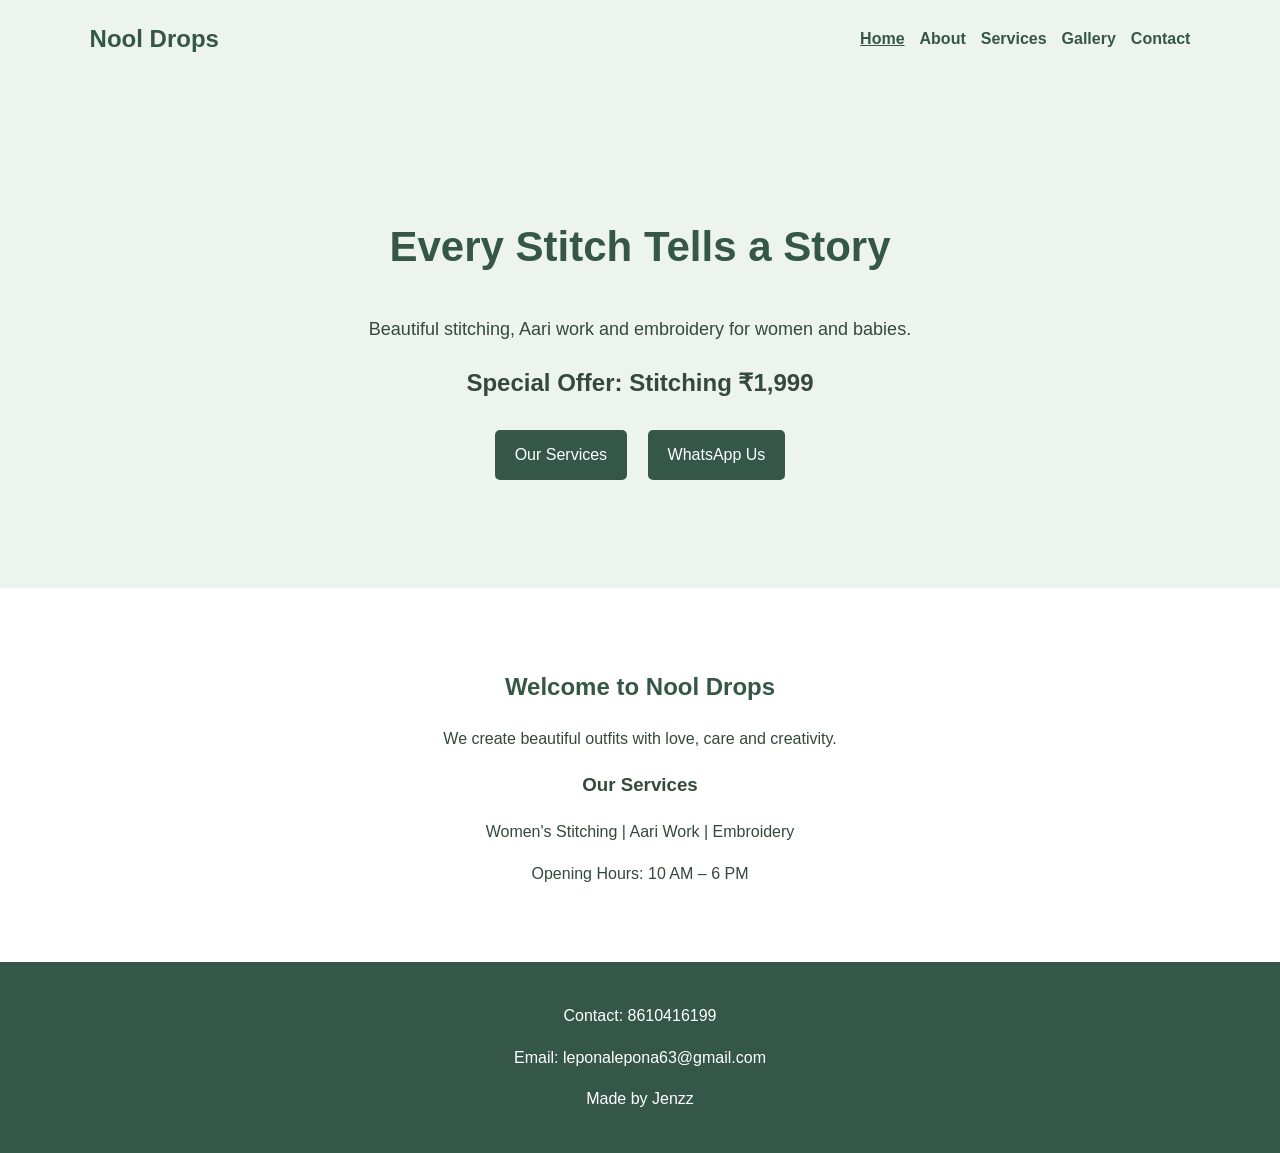
==== index.html @ c2486a04 "Update website" ====
<!DOCTYPE html>
<html lang="en">
<head>
  <meta charset="UTF-8">
  <meta name="viewport" content="width=device-width, initial-scale=1.0">
  <title>Nool Drops | Home</title>
  <link rel="stylesheet" href="style.css">
</head>
<body>
  <header>
    <h2>Nool Drops</h2>
    <nav>
      <a href="index.html">Home</a>
      <a href="about.html">About</a>
      <a href="services.html">Services</a>
      <a href="gallery.html">Gallery</a>
      <a href="contact.html">Contact</a>
    </nav>
  </header>

  <section class="hero">
    <h1>Every Stitch Tells a Story</h1>
    <p>Beautiful stitching, Aari work and embroidery for women and babies.</p>
    <h2>Special Offer: Stitching ₹1,999</h2>
    <a class="button" href="services.html">Our Services</a>
    <a class="button" href="https://wa.me/918610416199">WhatsApp Us</a>
  </section>

  <section class="content">
    <h2>Welcome to Nool Drops</h2>
    <p>We create beautiful outfits with love, care and creativity.</p>
    <h3>Our Services</h3>
    <p>Women's Stitching | Aari Work | Embroidery</p>
    <p>Opening Hours: 10 AM – 6 PM</p>
  </section>

  <footer>
    <p>Contact: 8610416199</p>
    <p>Email: leponalepona63@gmail.com</p>
    <p>Made by Jenzz</p>
  </footer>
  <script src="script.js"></script>
</body>
</html>
---- style.css ----
* {
  box-sizing: border-box;
}

body {
  margin: 0;
  font-family: Arial, sans-serif;
  color: #34483b;
  background: #ffffff;
  line-height: 1.6;
}

header {
  background: #edf4ee;
  padding: 20px 7%;
  display: flex;
  justify-content: space-between;
  align-items: center;
  flex-wrap: wrap;
  gap: 15px;
}

header h2 {
  color: #355747;
  margin: 0;
}

nav {
  display: flex;
  flex-wrap: wrap;
  gap: 15px;
}

nav a {
  text-decoration: none;
  color: #355747;
  font-weight: bold;
}

nav a:hover {
  color: #8da995;
}

.hero {
  padding: 100px 7%;
  text-align: center;
  background: #edf4ee;
}

.hero h1 {
  font-size: 42px;
  color: #355747;
}

.hero p {
  font-size: 18px;
}

.content {
  padding: 60px 7%;
  text-align: center;
}

.content h1,
.content h2 {
  color: #355747;
}

.service {
  display: inline-block;
  width: 230px;
  max-width: 100%;
  margin: 12px;
  padding: 20px;
  border: 1px solid #dce6dc;
  border-radius: 8px;
  vertical-align: top;
}

.button {
  display: inline-block;
  padding: 12px 20px;
  margin: 8px;
  background: #355747;
  color: white;
  text-decoration: none;
  border-radius: 5px;
}

.button:hover {
  background: #8da995;
}

.gallery {
  display: grid;
  grid-template-columns: repeat(auto-fit, minmax(220px, 1fr));
  gap: 20px;
  margin-top: 25px;
}

.gallery img {
  width: 100%;
  height: 280px;
  object-fit: cover;
  border-radius: 8px;
}

footer {
  padding: 25px;
  text-align: center;
  background: #355747;
  color: white;
}

@media (max-width: 600px) {
  header {
    flex-direction: column;
  }

  .hero {
    padding: 65px 5%;
  }

  .hero h1 {
    font-size: 32px;
  }

  nav {
    justify-content: center;
  }
}
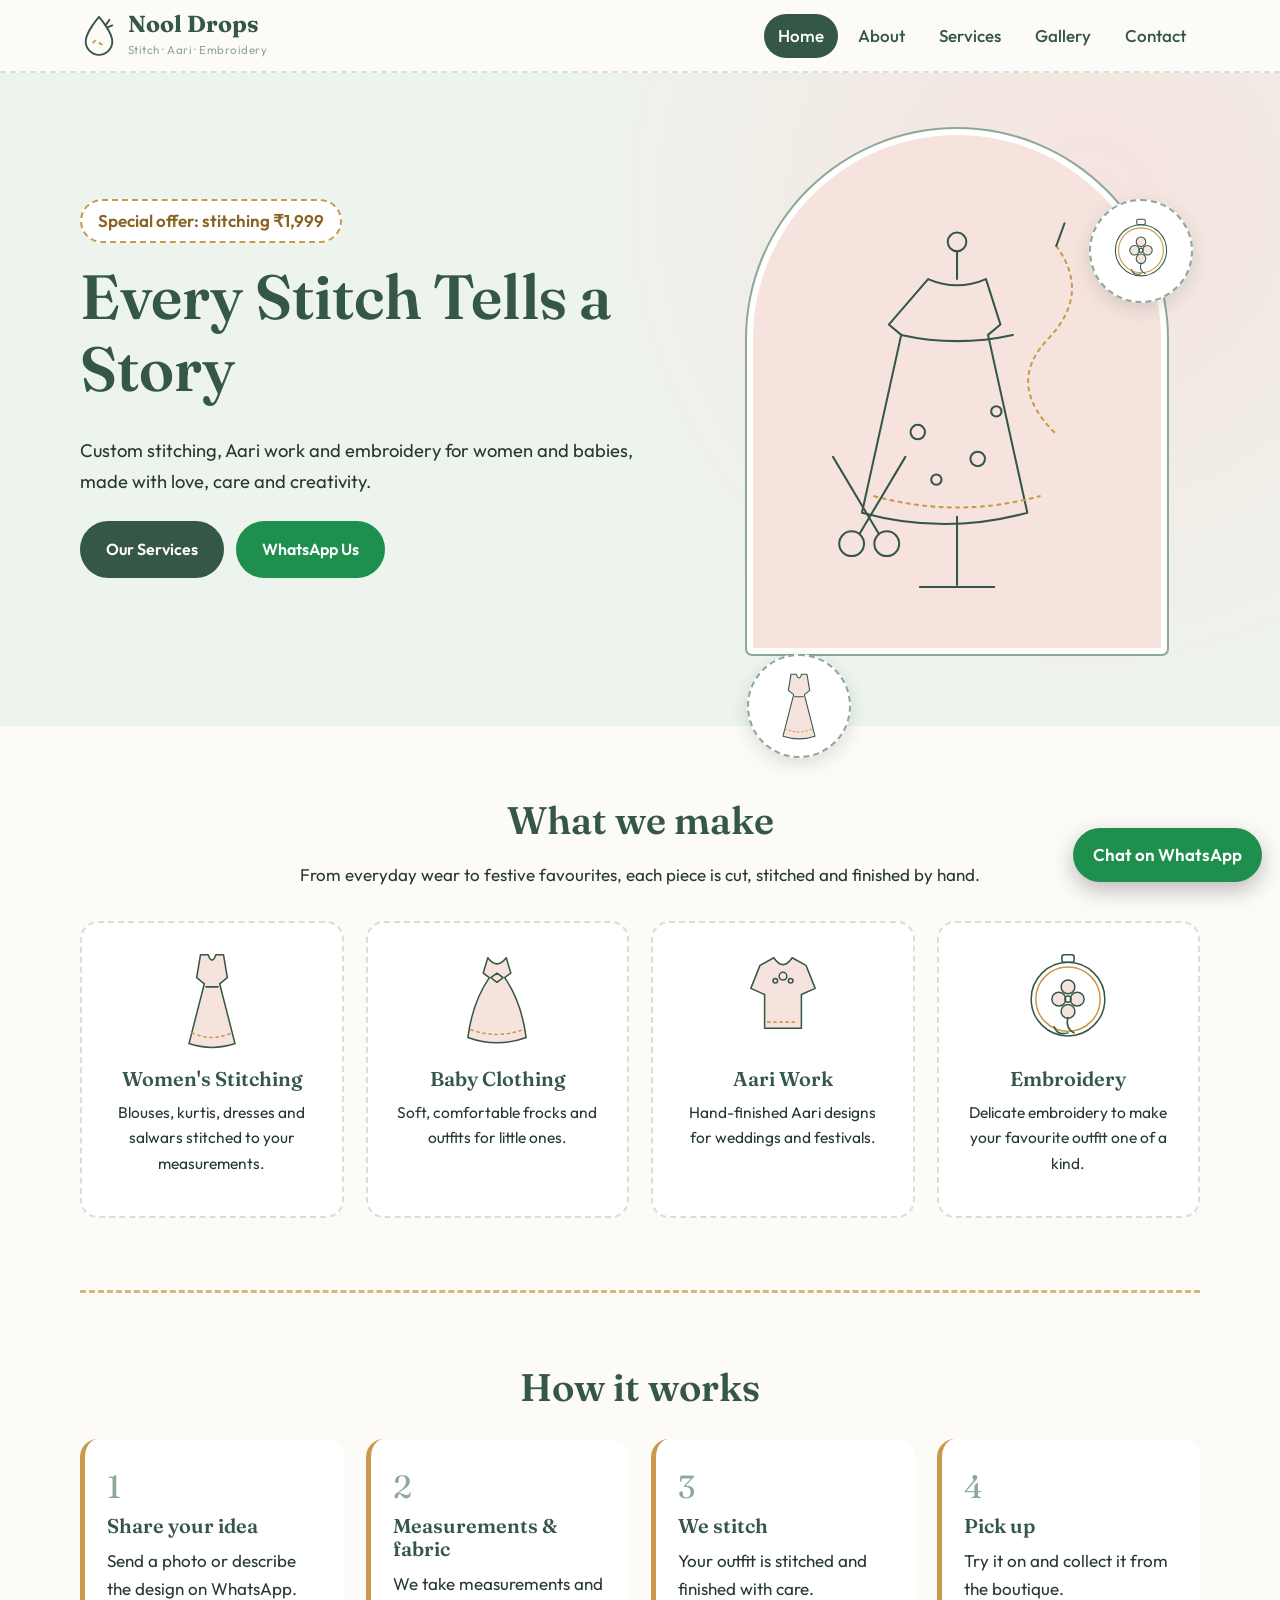
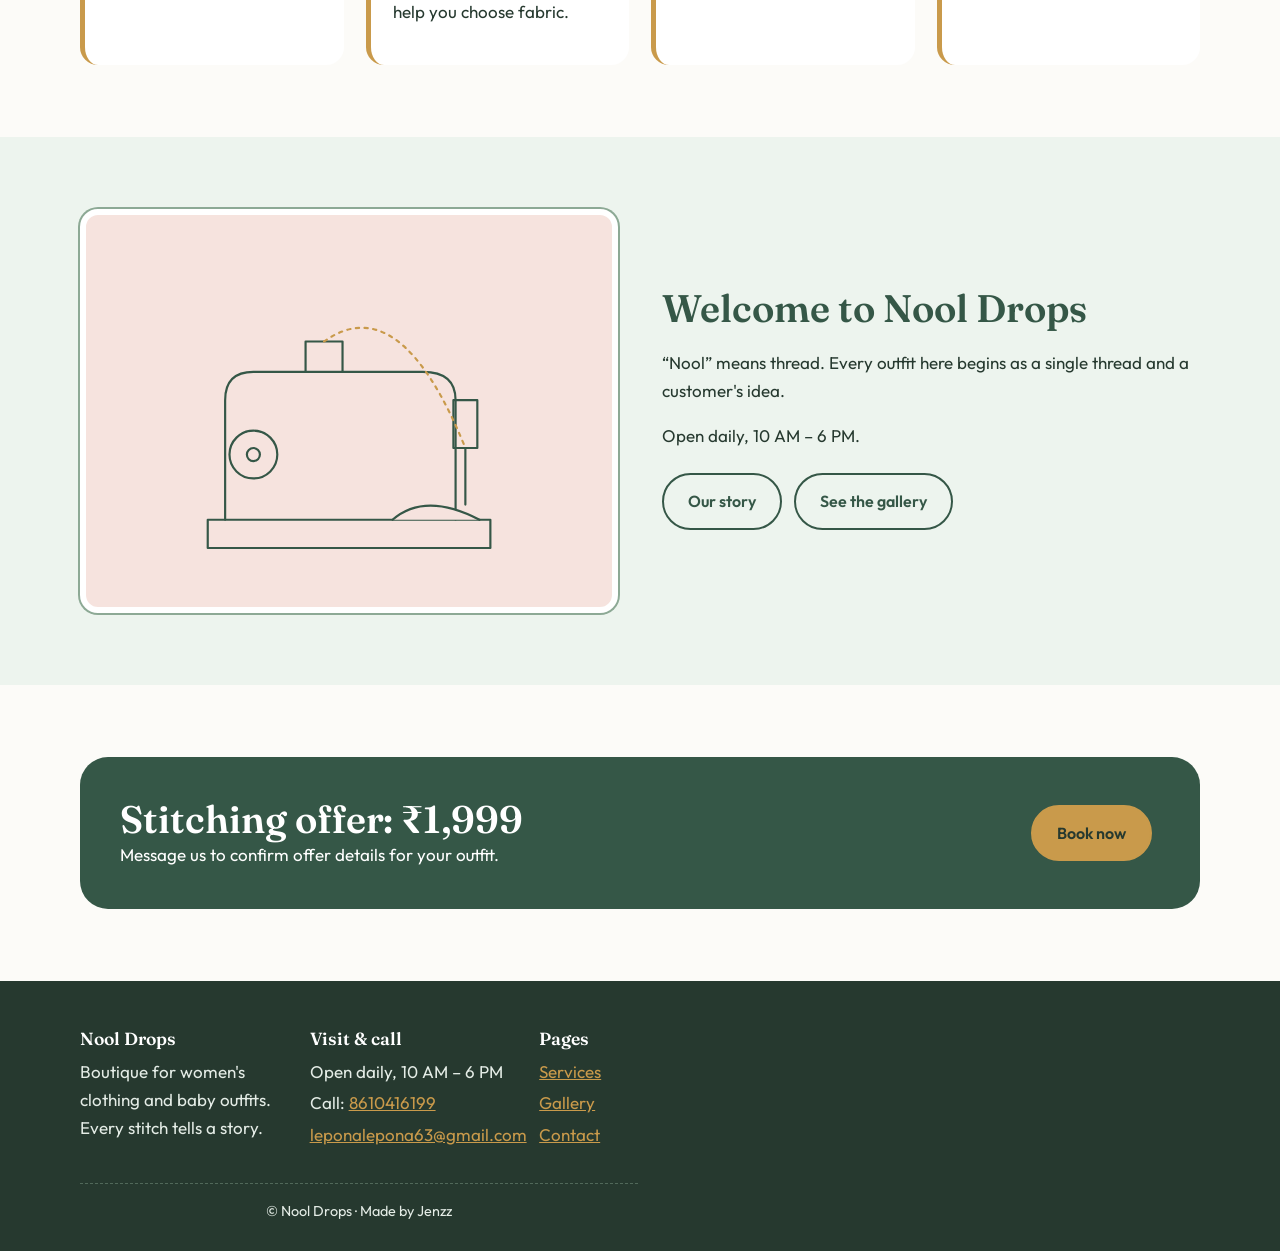
==== commit 3fa18080: "Replace existing website files" ====
--- a/index.html
+++ b/index.html
@@ -1,45 +1,94 @@
-
-<!DOCTYPE html>
-<html lang="en">
-<head>
-  <meta charset="UTF-8">
-  <meta name="viewport" content="width=device-width, initial-scale=1.0">
-  <title>Nool Drops | Home</title>
-  <link rel="stylesheet" href="style.css">
-</head>
-<body>
-  <header>
-    <h2>Nool Drops</h2>
-    <nav>
-      <a href="index.html">Home</a>
-      <a href="about.html">About</a>
-      <a href="services.html">Services</a>
-      <a href="gallery.html">Gallery</a>
-      <a href="contact.html">Contact</a>
-    </nav>
-  </header>
-
-  <section class="hero">
-    <h1>Every Stitch Tells a Story</h1>
-    <p>Beautiful stitching, Aari work and embroidery for women and babies.</p>
-    <h2>Special Offer: Stitching ₹1,999</h2>
-    <a class="button" href="services.html">Our Services</a>
-    <a class="button" href="https://wa.me/918610416199">WhatsApp Us</a>
-  </section>
-
-  <section class="content">
-    <h2>Welcome to Nool Drops</h2>
-    <p>We create beautiful outfits with love, care and creativity.</p>
-    <h3>Our Services</h3>
-    <p>Women's Stitching | Aari Work | Embroidery</p>
-    <p>Opening Hours: 10 AM – 6 PM</p>
-  </section>
-
-  <footer>
-    <p>Contact: 8610416199</p>
-    <p>Email: leponalepona63@gmail.com</p>
-    <p>Made by Jenzz</p>
-  </footer>
-  <script src="script.js"></script>
-</body>
-</html>
+<!DOCTYPE html>
+<html lang="en">
+<head>
+  <meta charset="UTF-8">
+  <meta name="viewport" content="width=device-width, initial-scale=1.0">
+  <title>Nool Drops | Boutique Stitching, Aari Work & Embroidery</title>
+  <meta name="description" content="Nool Drops boutique: custom women's stitching, baby outfits, Aari work and embroidery.">
+  <link rel="preconnect" href="https://fonts.googleapis.com">
+  <link rel="preconnect" href="https://fonts.gstatic.com" crossorigin>
+  <link href="https://fonts.googleapis.com/css2?family=Fraunces:wght@500;600;700&family=Outfit:wght@400;500;600&display=swap" rel="stylesheet">
+  <link rel="stylesheet" href="style.css">
+</head>
+<body>
+  <header>
+    <div class="wrap bar">
+      <a class="brand" href="index.html" aria-label="Nool Drops home">
+        <span class="art" data-art="logo"></span>
+        <span><b>Nool Drops</b><small>Stitch &middot; Aari &middot; Embroidery</small></span>
+      </a>
+      <button class="menu" aria-expanded="false" aria-label="Open menu">Menu</button>
+      <nav><a href="index.html">Home</a><a href="about.html">About</a><a href="services.html">Services</a><a href="gallery.html">Gallery</a><a href="contact.html">Contact</a></nav>
+    </div>
+  </header>
+
+  <section class="hero">
+    <div class="wrap">
+      <div>
+        <span class="pill">Special offer: stitching &#8377;1,999</span>
+        <h1>Every Stitch Tells a Story</h1>
+        <p>Custom stitching, Aari work and embroidery for women and babies, made with love, care and creativity.</p>
+        <a class="button" href="services.html">Our Services</a>
+        <a class="button wa" href="https://wa.me/918610416199" target="_blank" rel="noopener">WhatsApp Us</a>
+      </div>
+      <div class="stage">
+        <div class="arch draw"><div class="art" data-art="mannequin" role="img" aria-label="Sketch of a dress on a dress form"></div></div>
+        <div class="badge draw"><div class="art" data-art="dress"></div></div>
+        <div class="badge b2 draw"><div class="art" data-art="hoop"></div></div>
+      </div>
+    </div>
+  </section>
+
+  <section>
+    <div class="wrap center">
+      <h2>What we make</h2>
+      <p>From everyday wear to festive favourites, each piece is cut, stitched and finished by hand.</p>
+      <div class="grid"><div class="service"><div class="art" data-art="dress"></div><h3>Women's Stitching</h3><p>Blouses, kurtis, dresses and salwars stitched to your measurements.</p></div><div class="service"><div class="art" data-art="frock"></div><h3>Baby Clothing</h3><p>Soft, comfortable frocks and outfits for little ones.</p></div><div class="service"><div class="art" data-art="blouse"></div><h3>Aari Work</h3><p>Hand-finished Aari designs for weddings and festivals.</p></div><div class="service"><div class="art" data-art="hoop"></div><h3>Embroidery</h3><p>Delicate embroidery to make your favourite outfit one of a kind.</p></div></div>
+    </div>
+  </section>
+  <hr class="stitch">
+
+  <section>
+    <div class="wrap center">
+      <h2>How it works</h2>
+      <div class="steps">
+        <div><h3>Share your idea</h3><p>Send a photo or describe the design on WhatsApp.</p></div>
+        <div><h3>Measurements &amp; fabric</h3><p>We take measurements and help you choose fabric.</p></div>
+        <div><h3>We stitch</h3><p>Your outfit is stitched and finished with care.</p></div>
+        <div><h3>Pick up</h3><p>Try it on and collect it from the boutique.</p></div>
+      </div>
+    </div>
+  </section>
+
+  <section class="alt">
+    <div class="wrap split">
+      <div class="panel draw"><div class="art" data-art="machine" role="img" aria-label="Sketch of a sewing machine"></div></div>
+      <div>
+        <h2>Welcome to Nool Drops</h2>
+        <p>&ldquo;Nool&rdquo; means thread. Every outfit here begins as a single thread and a customer's idea.</p>
+        <p>Open daily, 10 AM &ndash; 6 PM.</p>
+        <a class="button ghost" href="about.html">Our story</a>
+        <a class="button ghost" href="gallery.html">See the gallery</a>
+      </div>
+    </div>
+  </section>
+
+  <section>
+    <div class="wrap">
+      <div class="offer">
+        <div><h2>Stitching offer: &#8377;1,999</h2><p>Message us to confirm offer details for your outfit.</p></div>
+        <a class="button" href="contact.html">Book now</a>
+      </div>
+    </div>
+  </section>
+  <footer>
+    <div class="wrap">
+      <div><h3>Nool Drops</h3><p>Boutique for women's clothing and baby outfits. Every stitch tells a story.</p></div>
+      <div><h3>Visit &amp; call</h3><p>Open daily, 10 AM &ndash; 6 PM</p><p>Call: <a href="tel:+918610416199">8610416199</a></p><p><a href="mailto:leponalepona63@gmail.com">leponalepona63@gmail.com</a></p></div>
+      <div><h3>Pages</h3><p><a href="services.html">Services</a></p><p><a href="gallery.html">Gallery</a></p><p><a href="contact.html">Contact</a></p></div>
+      <p class="copy">&copy; Nool Drops &middot; Made by Jenzz</p>
+    </div>
+  </footer>
+  <script src="script.js"></script>
+</body>
+</html>
--- a/style.css
+++ b/style.css
@@ -1,132 +1,113 @@
-
-* {
-  box-sizing: border-box;
-}
-
-body {
-  margin: 0;
-  font-family: Arial, sans-serif;
-  color: #34483b;
-  background: #ffffff;
-  line-height: 1.6;
-}
-
-header {
-  background: #edf4ee;
-  padding: 20px 7%;
-  display: flex;
-  justify-content: space-between;
-  align-items: center;
-  flex-wrap: wrap;
-  gap: 15px;
-}
-
-header h2 {
-  color: #355747;
-  margin: 0;
-}
-
-nav {
-  display: flex;
-  flex-wrap: wrap;
-  gap: 15px;
-}
-
-nav a {
-  text-decoration: none;
-  color: #355747;
-  font-weight: bold;
-}
-
-nav a:hover {
-  color: #8da995;
-}
-
-.hero {
-  padding: 100px 7%;
-  text-align: center;
-  background: #edf4ee;
-}
-
-.hero h1 {
-  font-size: 42px;
-  color: #355747;
-}
-
-.hero p {
-  font-size: 18px;
-}
-
-.content {
-  padding: 60px 7%;
-  text-align: center;
-}
-
-.content h1,
-.content h2 {
-  color: #355747;
-}
-
-.service {
-  display: inline-block;
-  width: 230px;
-  max-width: 100%;
-  margin: 12px;
-  padding: 20px;
-  border: 1px solid #dce6dc;
-  border-radius: 8px;
-  vertical-align: top;
-}
-
-.button {
-  display: inline-block;
-  padding: 12px 20px;
-  margin: 8px;
-  background: #355747;
-  color: white;
-  text-decoration: none;
-  border-radius: 5px;
-}
-
-.button:hover {
-  background: #8da995;
-}
-
-.gallery {
-  display: grid;
-  grid-template-columns: repeat(auto-fit, minmax(220px, 1fr));
-  gap: 20px;
-  margin-top: 25px;
-}
-
-.gallery img {
-  width: 100%;
-  height: 280px;
-  object-fit: cover;
-  border-radius: 8px;
-}
-
-footer {
-  padding: 25px;
-  text-align: center;
-  background: #355747;
-  color: white;
-}
-
-@media (max-width: 600px) {
-  header {
-    flex-direction: column;
-  }
-
-  .hero {
-    padding: 65px 5%;
-  }
-
-  .hero h1 {
-    font-size: 32px;
-  }
-
-  nav {
-    justify-content: center;
-  }
-}
+:root{--ink:#26392F;--green:#355747;--sage:#8DA995;--mist:#EDF4EE;--gold:#C99A4B;--blush:#F6E3DE;--paper:#FCFBF8;--line:#D5E1D7;--r:18px}
+*{box-sizing:border-box}
+html{scroll-behavior:smooth}
+body{margin:0;font-family:'Outfit',Arial,sans-serif;color:var(--ink);background:var(--paper);line-height:1.65;font-size:17px}
+h1,h2,h3{font-family:'Fraunces',Georgia,serif;line-height:1.15;margin:0 0 .5em;color:var(--green);font-weight:600}
+h1{font-size:clamp(2.2rem,5.5vw,3.9rem)}h2{font-size:clamp(1.6rem,3.5vw,2.4rem)}h3{font-size:1.25rem}
+p{margin:0 0 1em;max-width:62ch}
+a{color:inherit}
+:focus-visible{outline:3px solid var(--gold);outline-offset:3px}
+.wrap{width:min(1120px,90%);margin:auto}
+section{padding:72px 0}
+.center{text-align:center}.center p{margin-inline:auto}
+
+/* header */
+header{position:sticky;top:0;z-index:50;background:rgba(252,251,248,.94);backdrop-filter:blur(8px);border-bottom:2px dashed var(--line)}
+.bar{display:flex;align-items:center;justify-content:space-between;gap:16px;padding:12px 0}
+.brand{display:flex;align-items:center;gap:10px;text-decoration:none}
+.brand .art{width:38px;color:var(--green)}
+.brand b{font-family:'Fraunces',serif;font-size:1.45rem;color:var(--green);line-height:1}
+.brand small{display:block;font-size:.72rem;color:var(--sage);letter-spacing:.04em}
+nav{display:flex;gap:6px;align-items:center}
+nav a{text-decoration:none;font-weight:500;padding:8px 14px;border-radius:99px;color:var(--green)}
+nav a:hover{background:var(--mist)}
+nav a.current{background:var(--green);color:#fff}
+.menu{display:none;background:none;border:2px solid var(--green);color:var(--green);border-radius:10px;padding:6px 12px;font:inherit;font-weight:600;cursor:pointer}
+
+/* buttons */
+.button{display:inline-block;padding:13px 24px;margin:6px 8px 6px 0;background:var(--green);color:#fff;text-decoration:none;border-radius:99px;font-weight:600;border:2px solid var(--green);transition:background .2s,transform .2s;cursor:pointer;font-family:inherit;font-size:1rem}
+.button:hover{background:var(--ink);transform:translateY(-2px)}
+.button.ghost{background:transparent;color:var(--green)}.button.ghost:hover{background:var(--mist)}
+.button.wa{background:#1f8f4e;border-color:#1f8f4e}
+
+/* hero */
+.hero{padding:56px 0 72px;background:radial-gradient(circle at 85% 20%,var(--blush),transparent 45%),var(--mist)}
+.hero .wrap{display:grid;grid-template-columns:1.1fr .9fr;gap:40px;align-items:center}
+.pill{display:inline-block;background:#fff;border:2px dashed var(--gold);color:#8a6422;padding:6px 16px;border-radius:99px;font-weight:600;margin-bottom:18px}
+.hero p{font-size:1.15rem}
+.stage{position:relative;max-width:420px;margin:auto;width:100%}
+.stage .arch{border-radius:999px 999px 24px 24px;overflow:hidden;border:6px solid #fff;box-shadow:0 0 0 2px var(--sage);aspect-ratio:4/5;background:var(--blush)}
+.stage .arch{display:grid;place-items:center;padding-top:8%}
+.stage .arch .art{width:76%;color:var(--green)}
+.panel{background:var(--blush);border:6px solid #fff;box-shadow:0 0 0 2px var(--sage);border-radius:var(--r);aspect-ratio:4/3;display:grid;place-items:center}
+.panel .art{width:62%;color:var(--green)}
+.stage .badge{position:absolute;background:#fff;border-radius:50%;width:104px;height:104px;display:grid;place-items:center;box-shadow:0 6px 18px rgba(38,57,47,.15);border:2px dashed var(--sage)}
+.stage .badge .art{width:64px;color:var(--green)}
+.b1{left:-34px;bottom:48px}.b2{right:-26px;top:70px}.b2 .art{color:var(--gold)}
+
+/* drawn art */
+.art svg{width:100%;height:auto;display:block;fill:none;stroke:currentColor;stroke-width:2;stroke-linecap:round;stroke-linejoin:round}
+.art .st{stroke-dasharray:3 5;stroke:var(--gold)}
+.art .fl{fill:var(--blush)}
+.draw svg path:not(.st),.draw svg circle:not(.fl){stroke-dasharray:1;stroke-dashoffset:1;animation:draw 2.2s .3s ease forwards}
+@keyframes draw{to{stroke-dashoffset:0}}
+
+/* running-stitch divider */
+.stitch{border:0;border-top:3px dashed var(--gold);width:min(1120px,90%);margin:0 auto;opacity:.7}
+
+/* cards */
+.grid{display:grid;grid-template-columns:repeat(auto-fit,minmax(230px,1fr));gap:22px;margin-top:32px}
+.service{background:#fff;border:2px dashed var(--line);border-radius:var(--r);padding:24px;text-align:center;transition:border-color .2s}
+.service:hover{border-color:var(--sage)}
+.service .art{width:92px;margin:0 auto 12px;color:var(--green)}
+.service p{margin-inline:auto;font-size:.97rem}
+.alt{background:var(--mist)}
+.offer{background:var(--green);color:#fff;border-radius:28px;padding:40px;display:flex;flex-wrap:wrap;align-items:center;justify-content:space-between;gap:20px}
+.offer h2,.offer p{color:#fff;margin:0}
+.offer .button{background:var(--gold);border-color:var(--gold);color:var(--ink)}
+.steps{counter-reset:s;display:grid;grid-template-columns:repeat(auto-fit,minmax(200px,1fr));gap:22px;margin-top:30px;text-align:left}
+.steps div{counter-increment:s;background:#fff;border-radius:var(--r);padding:22px;border-left:5px solid var(--gold)}
+.steps div:before{content:counter(s);font-family:'Fraunces',serif;font-size:2rem;color:var(--sage)}
+.split{display:grid;grid-template-columns:1fr 1fr;gap:44px;align-items:center}
+.split img{width:100%;border-radius:var(--r);aspect-ratio:4/3;object-fit:cover;border:6px solid #fff;box-shadow:0 0 0 2px var(--sage)}
+.page-title{background:var(--mist);padding:56px 0 44px;text-align:center}
+.page-title p{margin-inline:auto;font-size:1.1rem}
+
+/* gallery */
+.chips{display:flex;flex-wrap:wrap;gap:10px;justify-content:center;margin:24px 0}
+.chips button{font:inherit;padding:8px 18px;border-radius:99px;border:2px solid var(--green);background:#fff;color:var(--green);cursor:pointer;font-weight:600}
+.chips button.on{background:var(--green);color:#fff}
+.gallery{display:grid;grid-template-columns:repeat(auto-fill,minmax(240px,1fr));gap:20px}
+.gallery figure{margin:0;background:#fff;border-radius:var(--r);overflow:hidden;border:2px solid var(--line)}
+.gallery figure[hidden]{display:none}
+.gallery img{width:100%;height:290px;object-fit:cover;display:block}
+.gallery .sketch{height:290px;display:grid;place-items:center;background:var(--blush)}
+.gallery .sketch .art{width:150px;color:var(--green)}
+.gallery figcaption{padding:12px 16px;font-weight:500}
+.gallery figcaption small{display:block;color:var(--sage);font-weight:400}
+
+/* contact */
+.contact{display:grid;grid-template-columns:1fr 1fr;gap:36px}
+.box{background:#fff;border:2px dashed var(--line);border-radius:var(--r);padding:28px}
+.box ul{list-style:none;padding:0;margin:0 0 18px}.box li{padding:8px 0;border-bottom:1px dashed var(--line)}
+label{display:block;font-weight:600;margin:12px 0 4px}
+input,select,textarea{width:100%;padding:12px 14px;border:2px solid var(--line);border-radius:12px;font:inherit;background:var(--paper);color:var(--ink)}
+textarea{min-height:110px}
+
+footer{background:var(--ink);color:#e4ece6;padding:48px 0 24px}
+footer .wrap{display:grid;grid-template-columns:repeat(auto-fit,minmax(200px,1fr));gap:28px}
+footer h3{color:#fff;font-size:1.1rem}footer p{margin:.2em 0}footer a{color:var(--gold)}
+footer .copy{grid-column:1/-1;border-top:1px dashed #51695a;padding-top:16px;font-size:.9rem;text-align:center}
+
+.wa-float{position:fixed;right:18px;bottom:18px;z-index:60;background:#1f8f4e;color:#fff;text-decoration:none;font-weight:600;padding:13px 20px;border-radius:99px;box-shadow:0 8px 22px rgba(0,0,0,.25)}
+.wa-float:hover{background:#17703d}
+
+@media(max-width:800px){
+ .menu{display:block}
+ nav{display:none;position:absolute;left:0;right:0;top:100%;background:var(--paper);flex-direction:column;padding:14px;border-bottom:2px dashed var(--line)}
+ nav.open{display:flex}
+ .hero .wrap,.split,.contact{grid-template-columns:1fr}
+ .b1{left:-8px}.b2{right:-8px}
+ section{padding:52px 0}.offer{padding:28px}
+}
+@media(prefers-reduced-motion:reduce){*{animation:none!important;transition:none!important}.draw svg path,.draw svg circle{stroke-dasharray:none!important;stroke-dashoffset:0!important}}
